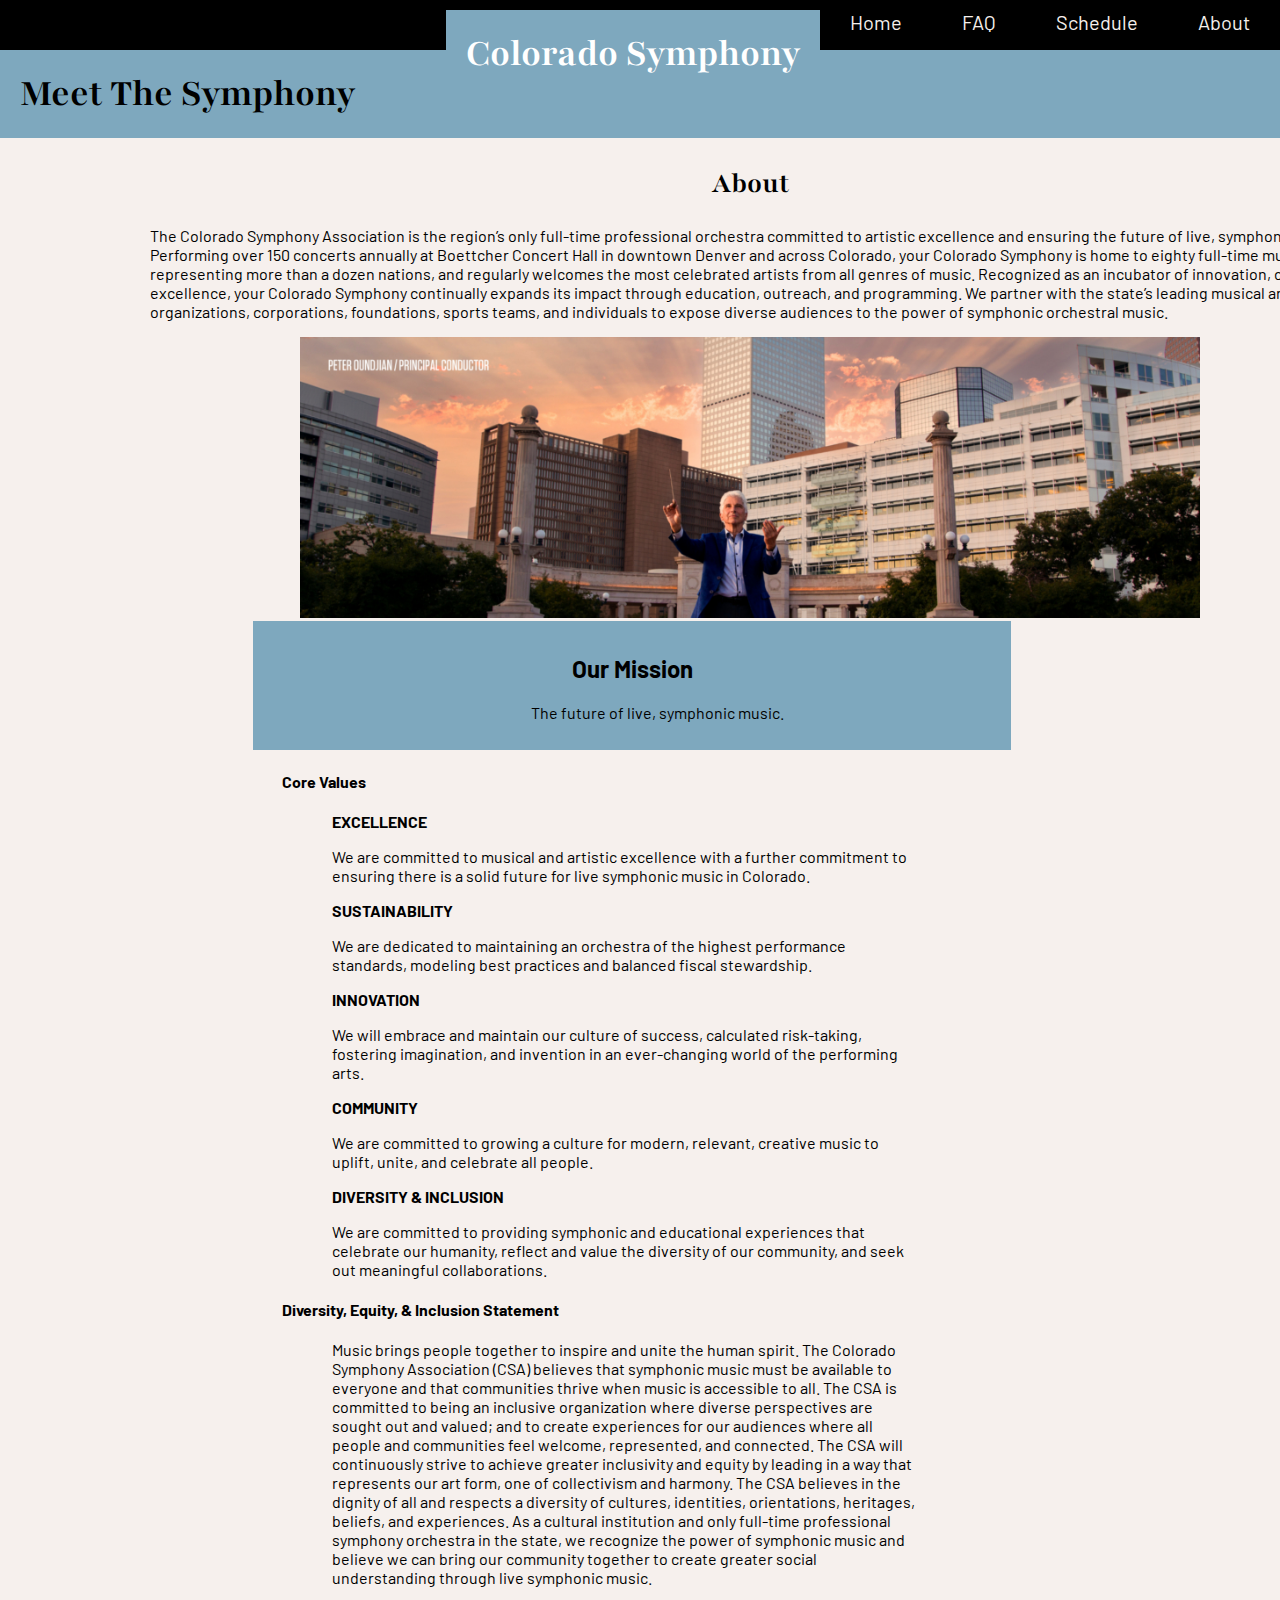
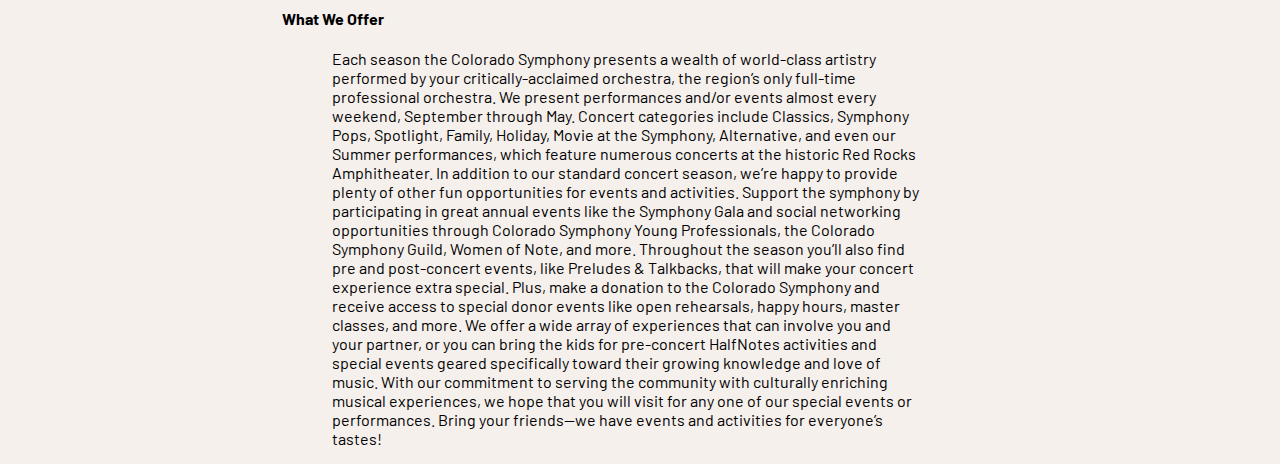
==== about.html @ 84c7c939 "Merge branch 'main' into Amelia" ====
<!DOCTYPE html>
<html lang="en">
<head>
    <link rel="preconnect" href="https://fonts.googleapis.com">
    <link rel="preconnect" href="https://fonts.gstatic.com" crossorigin>
    <link href="https://fonts.googleapis.com/css2?family=Barlow:ital,wght@0,100;0,200;0,300;0,400;0,500;0,600;0,700;0,800;0,900;1,100;1,200;1,300;1,400;1,500;1,600;1,700;1,800;1,900&family=Playfair:ital,opsz,wght@0,5..1200,300..900;1,5..1200,300..900&display=swap" rel="stylesheet">
    <link rel="preconnect" href="https://fonts.googleapis.com">
    <link rel="preconnect" href="https://fonts.gstatic.com" crossorigin>
    <link href="https://fonts.googleapis.com/css2?family=Playfair:ital,opsz,wght@0,5..1200,300..900;1,5..1200,300..900&display=swap" rel="stylesheet">
    <meta charset="UTF-8">
    <meta name="viewport" content="width=device-width, initial-scale=1.0">
    <title>About Page</title>
    <link href="about.css" rel="stylesheet" type="text/css">
</head>
<body>
    <nav id ="Header">
        <ul>
            <li class="logo">
                <h1 style="font-family: playfair; color: white;">Colorado Symphony</h1>
            </li>
            <li>
                <a href="index.html">Home</a>
            </li>

            <li>
                <a href="FAQ.html">FAQ</a>
            </li>

            <li>
                <a href="schedule.html">Schedule</a>
            </li>

            <li>
                <a href="about.html">About</a>
            </li>
        </ul>
    </nav>
    <h1>Meet The Symphony</h1>

    <div class="about">
        <h2>About</h2>
        
        <p>The Colorado Symphony Association is the region’s only full-time professional orchestra committed to artistic excellence and ensuring the future of live, symphonic music. Performing over 150 concerts annually at Boettcher Concert Hall in downtown Denver and across Colorado, your Colorado Symphony is home to eighty full-time musicians, representing more than a dozen nations, and regularly welcomes the most celebrated artists from all genres of music. Recognized as an incubator of innovation, creativity, and excellence, your Colorado Symphony continually expands its impact through education, outreach, and programming. We partner with the state’s leading musical artists, cultural organizations, corporations, foundations, sports teams, and individuals to expose diverse audiences to the power of symphonic orchestral music.</p>
        <img src="\img\civic-center.jpg" >
    </div>


    
    <div class="mission">
        <h2>Our Mission</h2>
        <p>The future of live, symphonic music.</p>
    </div>
    <article>
        <h4>Core Values</h4>
        <p><strong>EXCELLENCE</strong></p>
        <p>We are committed to musical and artistic excellence with a further commitment to ensuring there is a solid future for live symphonic music in Colorado.</p>
            
        <p><strong>SUSTAINABILITY</strong></p>
        <p>We are dedicated to maintaining an orchestra of the highest performance standards, modeling best practices and balanced fiscal stewardship.</p>
            
        <p><strong>INNOVATION</strong></p>
        <p>We will embrace and maintain our culture of success, calculated risk-taking, fostering imagination, and invention in an ever-changing world of the performing arts.</p>
            
        <p><strong>COMMUNITY</strong></p>
        <p>We are committed to growing a culture for modern, relevant, creative music to uplift, unite, and celebrate all people.</p>
            
        <p><strong>DIVERSITY & INCLUSION</strong></p>
        <p>We are committed to providing symphonic and educational experiences that celebrate our humanity, reflect and value the diversity of our community, and seek out meaningful collaborations.</p>
            
        <h4>Diversity, Equity, & Inclusion Statement</h4>
        <p>Music brings people together to inspire and unite the human spirit. The Colorado Symphony Association (CSA) believes that symphonic music must be available to everyone and that communities thrive when music is accessible to all.
            
            The CSA is committed to being an inclusive organization where diverse perspectives are sought out and valued; and to create experiences for our audiences where all people and communities feel welcome, represented, and connected. The CSA will continuously strive to achieve greater inclusivity and equity by leading in a way that represents our art form, one of collectivism and harmony.
            
            The CSA believes in the dignity of all and respects a diversity of cultures, identities, orientations, heritages, beliefs, and experiences. As a cultural institution and only full-time professional symphony orchestra in the state, we recognize the power of symphonic music and believe we can bring our community together to create greater social understanding through live symphonic music.</p>
            
            
        <h4>What We Offer</h4>
        <p>Each season the Colorado Symphony presents a wealth of world-class artistry performed by your critically-acclaimed orchestra, the region’s only full-time professional orchestra. We present performances and/or events almost every weekend, September through May. Concert categories include Classics, Symphony Pops, Spotlight,  Family, Holiday,  Movie at the Symphony, Alternative, and even our Summer performances, which feature numerous concerts at the historic Red Rocks Amphitheater.
            
        In addition to our standard concert season, we’re happy to provide plenty of other fun opportunities for events and activities. Support the symphony by participating in great annual events like the Symphony Gala and social networking opportunities through Colorado Symphony Young Professionals, the Colorado Symphony Guild, Women of Note, and more. Throughout the season you’ll also find pre and post-concert events, like Preludes & Talkbacks, that will make your concert experience extra special. Plus, make a donation to the Colorado Symphony and receive access to special donor events like open rehearsals, happy hours, master classes, and more.
            
        We offer a wide array of experiences that can involve you and your partner, or you can bring the kids for pre-concert HalfNotes activities and special events geared specifically toward their growing knowledge and love of music. With our commitment to serving the community with culturally enriching musical experiences, we hope that you will visit for any one of our special events or performances. Bring your friends—we have events and activities for everyone’s tastes!</p>
    </article>
</body>
</html>
---- about.css ----
body {
    background-color: #F6F0ED;
    margin: 0;
    font-family: barlow;
  }

  h1 {
  font-size: 40px;
  font-family: playfair;
  background-color: #7EA8BE;
  padding: 20px;
  margin-top: 0px;
  }
  
  
  .about {
    width: 1300px;
    margin-left: 100px;
  }

  .about img {
    width: 900px;
    padding-left: 200px;
  }

  article {
    margin-left: 22%;
    max-width: 50%;
  }

  .mission {
    text-align: center;
    margin-left: 19.8%;
    background-color: #7EA8BE;
    padding: 1%;
    max-width: 57.2%;
  }

  .about h2 {
    text-align: center;
    font-family: playfair;
    font-size: 30px;
  }

  h3 {
    margin-left: 20px;
  }
  p{
    margin-left: 50px;
  }

  content h2 {
    text-align: center;
    margin-left: 150px;
  }

  ul {
    list-style-type: none;
    background-color: black;
    display: flex;
    margin: 0;
    padding: 10px 0;
    height: 30px;
    /* justify-content:space-around; */
    justify-content: flex-end;
  
  }
  
  li a{
  text-decoration: none;
  color: #F6F0ED;
  padding: 16px 30px;
  font-size: 20px;
  /* transition: color 0.4s, font-size 1s; */
  
  }
  
  li a:hover{
  background-color: #7EA8BE;
  color:#F6F0ED; 
  
  }
  
  li a:active{
  background-color: #C2948A;
  color:black; 
  }
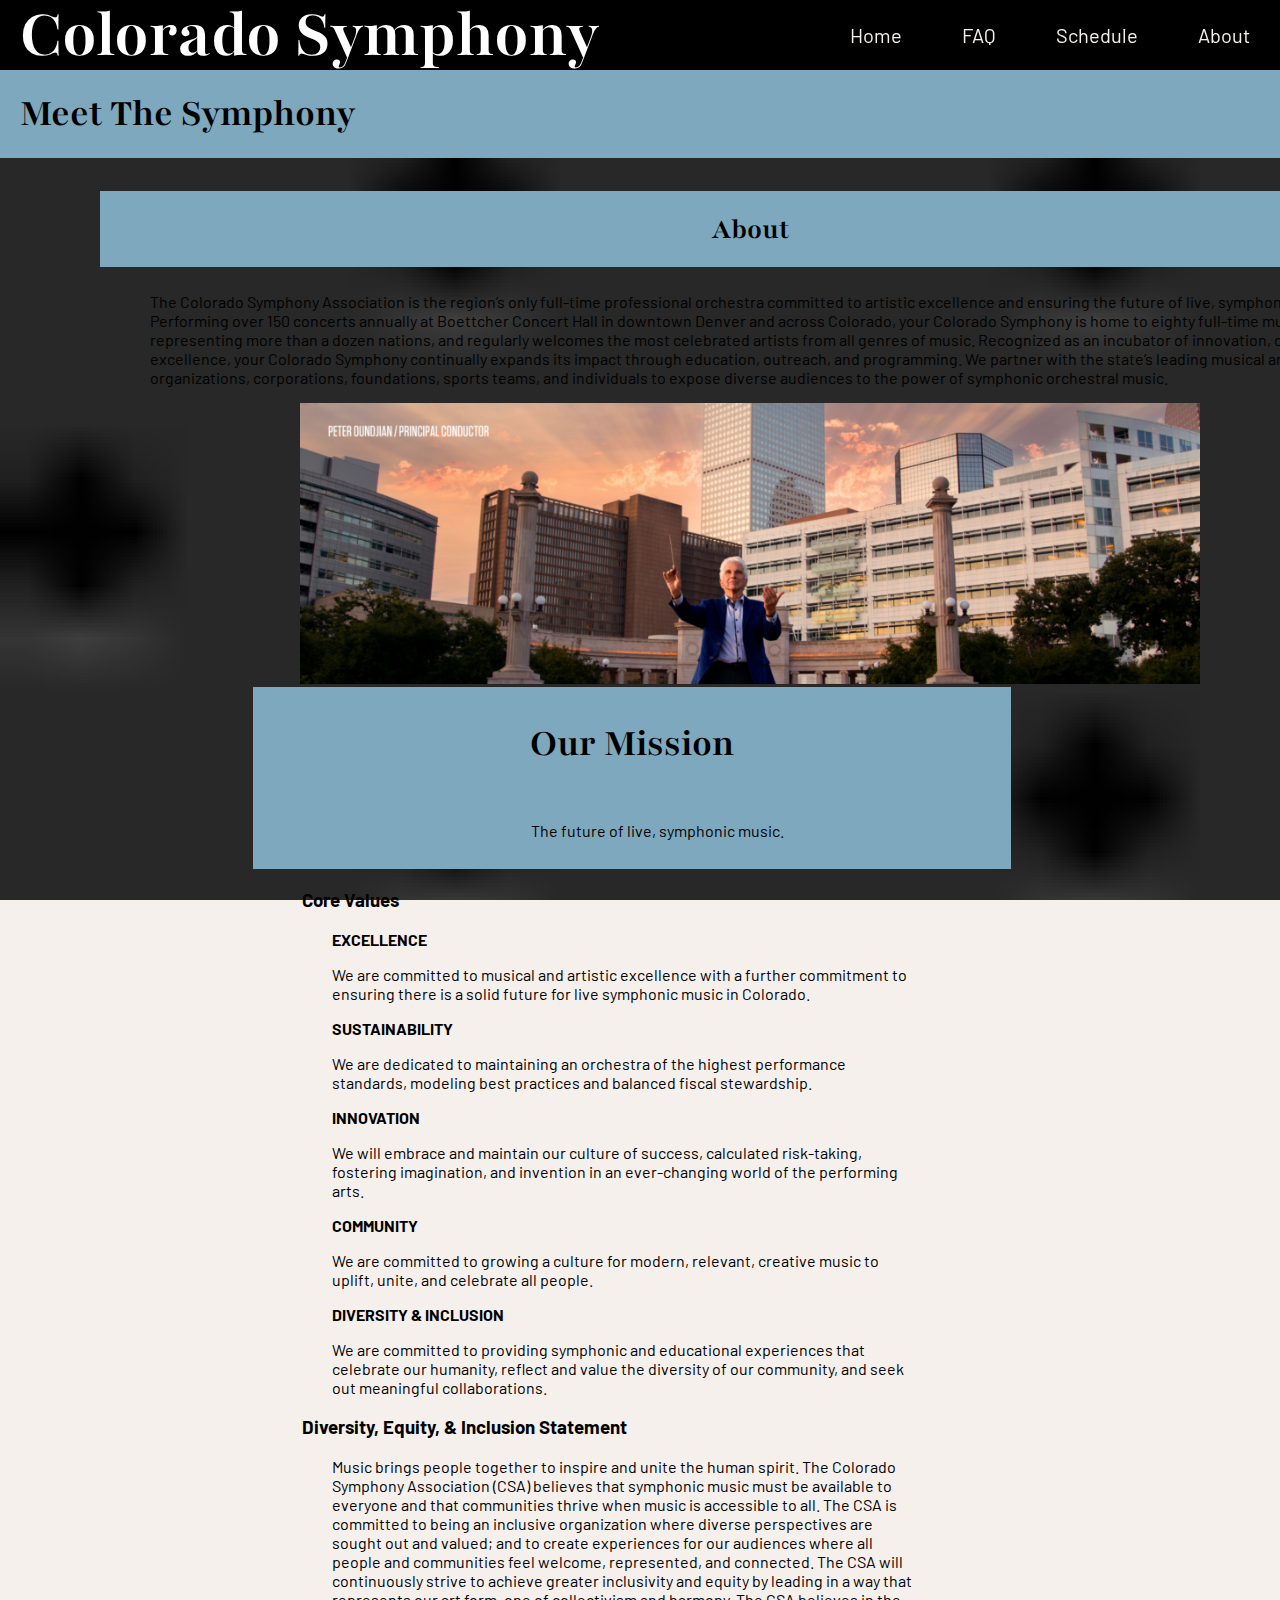
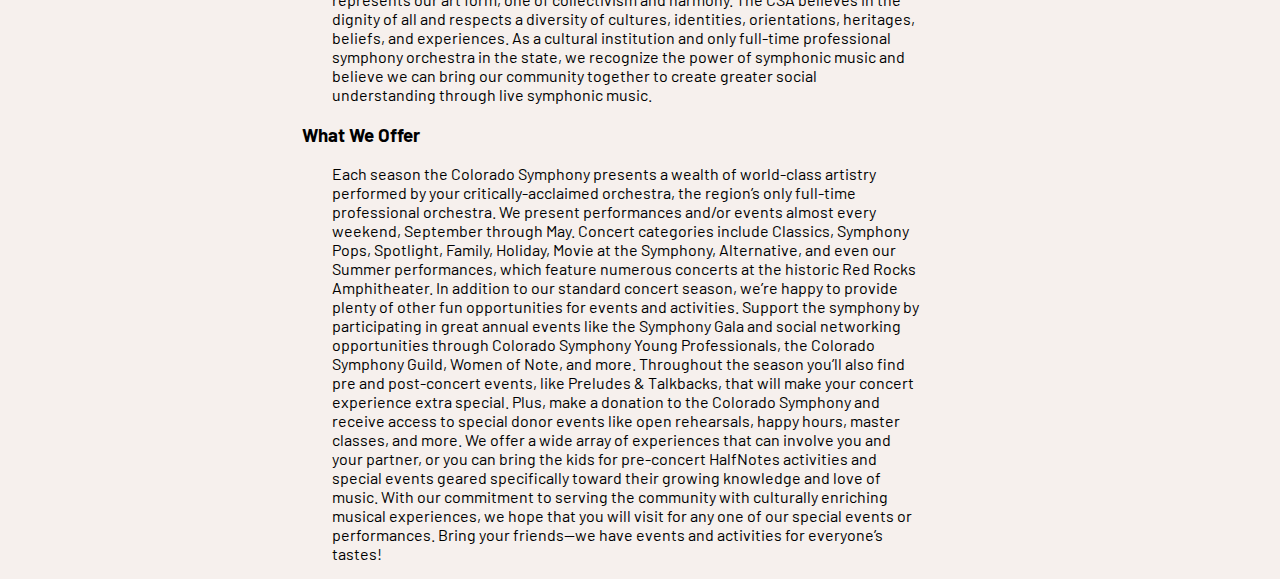
==== commit f294f707: "fixing nav bar and logo on about" ====
--- a/about.html
+++ b/about.html
@@ -7,6 +7,7 @@
     <link rel="preconnect" href="https://fonts.googleapis.com">
     <link rel="preconnect" href="https://fonts.gstatic.com" crossorigin>
     <link href="https://fonts.googleapis.com/css2?family=Playfair:ital,opsz,wght@0,5..1200,300..900;1,5..1200,300..900&display=swap" rel="stylesheet">
+
     <meta charset="UTF-8">
     <meta name="viewport" content="width=device-width, initial-scale=1.0">
     <title>About Page</title>
@@ -35,7 +36,7 @@
             </li>
         </ul>
     </nav>
-    <h1>Meet The Symphony</h1>
+    <h2>Meet The Symphony</h2>
 
     <div class="about">
         <h2>About</h2>
@@ -51,7 +52,7 @@
         <p>The future of live, symphonic music.</p>
     </div>
     <article>
-        <h4>Core Values</h4>
+        <h3>Core Values</h3>
         <p><strong>EXCELLENCE</strong></p>
         <p>We are committed to musical and artistic excellence with a further commitment to ensuring there is a solid future for live symphonic music in Colorado.</p>
             
@@ -67,7 +68,7 @@
         <p><strong>DIVERSITY & INCLUSION</strong></p>
         <p>We are committed to providing symphonic and educational experiences that celebrate our humanity, reflect and value the diversity of our community, and seek out meaningful collaborations.</p>
             
-        <h4>Diversity, Equity, & Inclusion Statement</h4>
+        <h3>Diversity, Equity, & Inclusion Statement</h3>
         <p>Music brings people together to inspire and unite the human spirit. The Colorado Symphony Association (CSA) believes that symphonic music must be available to everyone and that communities thrive when music is accessible to all.
             
             The CSA is committed to being an inclusive organization where diverse perspectives are sought out and valued; and to create experiences for our audiences where all people and communities feel welcome, represented, and connected. The CSA will continuously strive to achieve greater inclusivity and equity by leading in a way that represents our art form, one of collectivism and harmony.
@@ -75,7 +76,7 @@
             The CSA believes in the dignity of all and respects a diversity of cultures, identities, orientations, heritages, beliefs, and experiences. As a cultural institution and only full-time professional symphony orchestra in the state, we recognize the power of symphonic music and believe we can bring our community together to create greater social understanding through live symphonic music.</p>
             
             
-        <h4>What We Offer</h4>
+        <h3>What We Offer</h3>
         <p>Each season the Colorado Symphony presents a wealth of world-class artistry performed by your critically-acclaimed orchestra, the region’s only full-time professional orchestra. We present performances and/or events almost every weekend, September through May. Concert categories include Classics, Symphony Pops, Spotlight,  Family, Holiday,  Movie at the Symphony, Alternative, and even our Summer performances, which feature numerous concerts at the historic Red Rocks Amphitheater.
             
         In addition to our standard concert season, we’re happy to provide plenty of other fun opportunities for events and activities. Support the symphony by participating in great annual events like the Symphony Gala and social networking opportunities through Colorado Symphony Young Professionals, the Colorado Symphony Guild, Women of Note, and more. Throughout the season you’ll also find pre and post-concert events, like Preludes & Talkbacks, that will make your concert experience extra special. Plus, make a donation to the Colorado Symphony and receive access to special donor events like open rehearsals, happy hours, master classes, and more.
--- a/about.css
+++ b/about.css
@@ -2,9 +2,20 @@
     background-color: #F6F0ED;
     margin: 0;
     font-family: barlow;
+    background-image: url('img/Background.png'); 
+    background-repeat: repeat; /* Allows the texture to repeat if it's smaller than the viewport */
+    background-size: cover; /* Ensure the image covers the whole viewport */
+    background-position: center; /* Center the image */
+    background-attachment: fixed; /* Optional: Fixes the background while scrolling */
   }
 
-  h1 {
+  #Header {
+    position: sticky;
+    top: 0; /* Sticks to the top of the screen */
+    z-index: 1000; /* Keeps it above other elements */
+  }
+
+  h2 {
   font-size: 40px;
   font-family: playfair;
   background-color: #7EA8BE;
@@ -54,34 +65,52 @@
     margin-left: 150px;
   }
 
-  ul {
+  #Header {
+    position: sticky;
+    top: 0; /* Sticks to the top of the screen */
+    z-index: 1000; /* Keeps it above other elements */
+  }
+  
+  #Header ul {
     list-style-type: none;
     background-color: black;
     display: flex;
+    align-items: center; /* Aligns items vertically */
     margin: 0;
     padding: 10px 0;
-    height: 30px;
-    /* justify-content:space-around; */
-    justify-content: flex-end;
+    height: 50px; /* Increased height for better visual balance */
+  }
+  
+  #Header li a{
+    text-decoration: none;
+    color: #F6F0ED;
+    padding: 16px 30px;
+    font-size: 20px;
+    /* transition: color 0.4s, font-size 1s; */
   
   }
   
-  li a{
-  text-decoration: none;
-  color: #F6F0ED;
-  padding: 16px 30px;
-  font-size: 20px;
-  /* transition: color 0.4s, font-size 1s; */
-  
+  #Header li a:hover{
+    background-color: #7EA8BE;
+    color:#F6F0ED; 
+    
   }
   
-  li a:hover{
-  background-color: #7EA8BE;
-  color:#F6F0ED; 
-  
+  #Header li a:active{
+    background-color: #C2948A;
+    color:black; 
   }
   
-  li a:active{
-  background-color: #C2948A;
-  color:black; 
-  }+  #Header .logo {
+    margin-right: auto;
+    padding-left: 20px; 
+    font-size: 35px;
+  }
+  
+  footer {
+    padding: 40px 30px;
+    background-color: black;
+    color: #F6F0ED;
+  }
+  
+  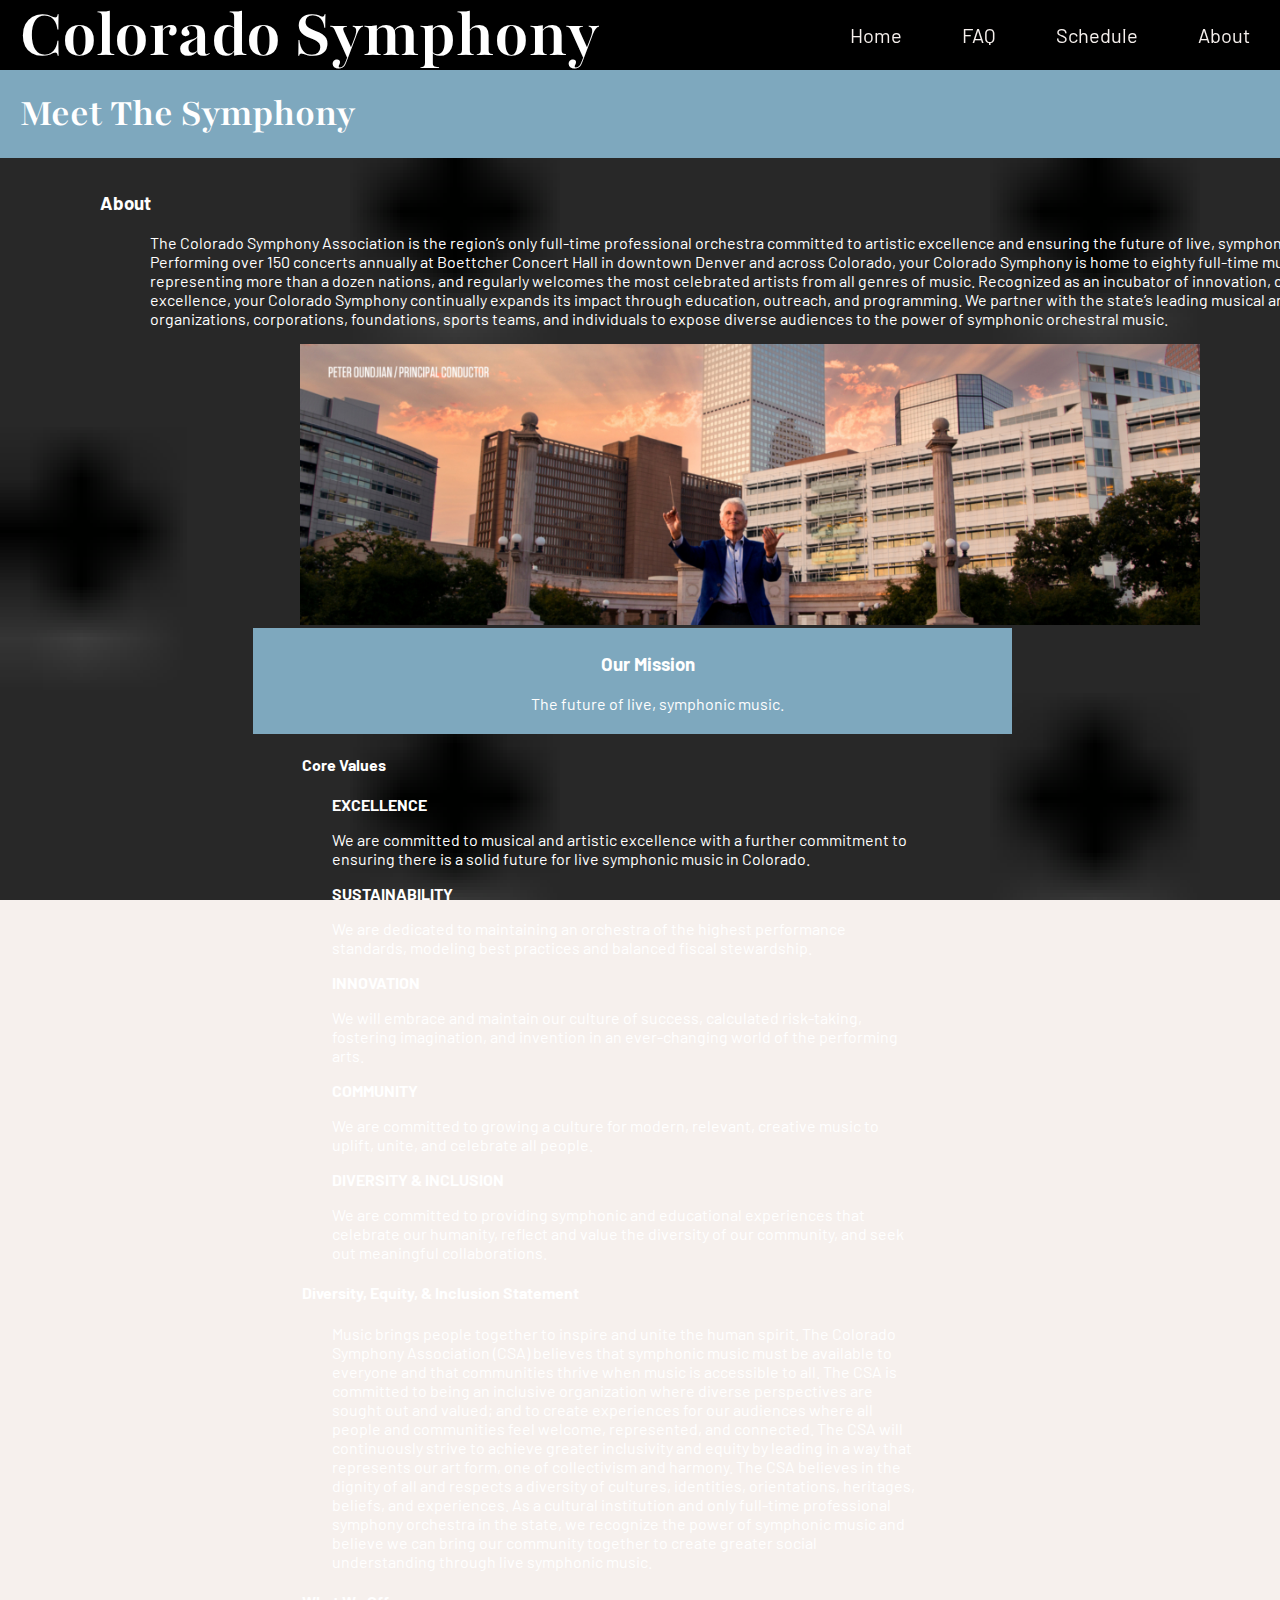
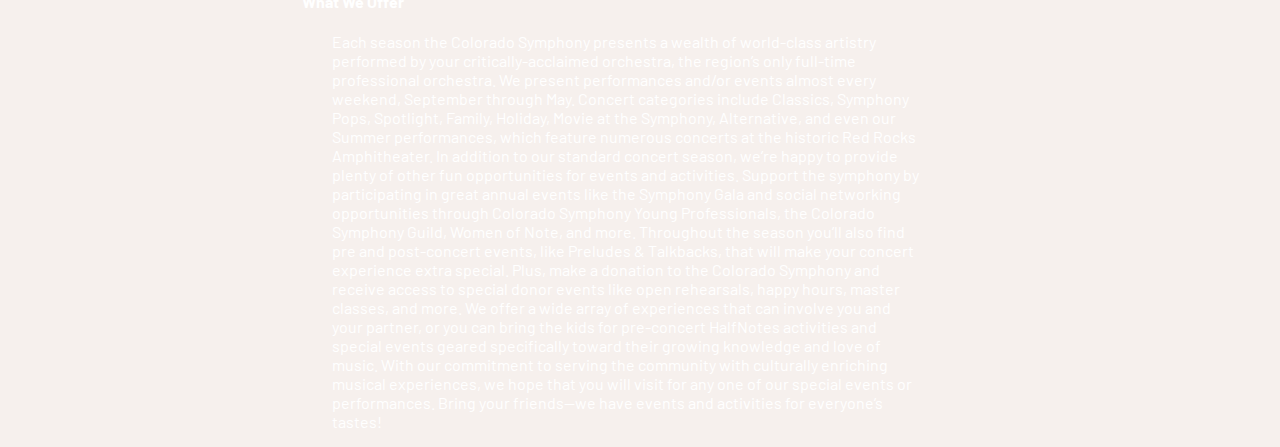
==== commit c89f5800: "fixing headings" ====
--- a/about.html
+++ b/about.html
@@ -39,20 +39,20 @@
     <h2>Meet The Symphony</h2>
 
     <div class="about">
-        <h2>About</h2>
+        <h3>About</h3>
         
         <p>The Colorado Symphony Association is the region’s only full-time professional orchestra committed to artistic excellence and ensuring the future of live, symphonic music. Performing over 150 concerts annually at Boettcher Concert Hall in downtown Denver and across Colorado, your Colorado Symphony is home to eighty full-time musicians, representing more than a dozen nations, and regularly welcomes the most celebrated artists from all genres of music. Recognized as an incubator of innovation, creativity, and excellence, your Colorado Symphony continually expands its impact through education, outreach, and programming. We partner with the state’s leading musical artists, cultural organizations, corporations, foundations, sports teams, and individuals to expose diverse audiences to the power of symphonic orchestral music.</p>
-        <img src="\img\civic-center.jpg" >
+        <img src="\img\civic-center.jpg" alt="Principal conductor Peter Oundjian conducting in front of the Denver Civic Center">
     </div>
 
 
     
     <div class="mission">
-        <h2>Our Mission</h2>
+        <h3>Our Mission</h3>
         <p>The future of live, symphonic music.</p>
     </div>
     <article>
-        <h3>Core Values</h3>
+        <h4>Core Values</h4>
         <p><strong>EXCELLENCE</strong></p>
         <p>We are committed to musical and artistic excellence with a further commitment to ensuring there is a solid future for live symphonic music in Colorado.</p>
             
@@ -68,7 +68,7 @@
         <p><strong>DIVERSITY & INCLUSION</strong></p>
         <p>We are committed to providing symphonic and educational experiences that celebrate our humanity, reflect and value the diversity of our community, and seek out meaningful collaborations.</p>
             
-        <h3>Diversity, Equity, & Inclusion Statement</h3>
+        <h4>Diversity, Equity, & Inclusion Statement</h4>
         <p>Music brings people together to inspire and unite the human spirit. The Colorado Symphony Association (CSA) believes that symphonic music must be available to everyone and that communities thrive when music is accessible to all.
             
             The CSA is committed to being an inclusive organization where diverse perspectives are sought out and valued; and to create experiences for our audiences where all people and communities feel welcome, represented, and connected. The CSA will continuously strive to achieve greater inclusivity and equity by leading in a way that represents our art form, one of collectivism and harmony.
@@ -76,7 +76,7 @@
             The CSA believes in the dignity of all and respects a diversity of cultures, identities, orientations, heritages, beliefs, and experiences. As a cultural institution and only full-time professional symphony orchestra in the state, we recognize the power of symphonic music and believe we can bring our community together to create greater social understanding through live symphonic music.</p>
             
             
-        <h3>What We Offer</h3>
+        <h4>What We Offer</h4>
         <p>Each season the Colorado Symphony presents a wealth of world-class artistry performed by your critically-acclaimed orchestra, the region’s only full-time professional orchestra. We present performances and/or events almost every weekend, September through May. Concert categories include Classics, Symphony Pops, Spotlight,  Family, Holiday,  Movie at the Symphony, Alternative, and even our Summer performances, which feature numerous concerts at the historic Red Rocks Amphitheater.
             
         In addition to our standard concert season, we’re happy to provide plenty of other fun opportunities for events and activities. Support the symphony by participating in great annual events like the Symphony Gala and social networking opportunities through Colorado Symphony Young Professionals, the Colorado Symphony Guild, Women of Note, and more. Throughout the season you’ll also find pre and post-concert events, like Preludes & Talkbacks, that will make your concert experience extra special. Plus, make a donation to the Colorado Symphony and receive access to special donor events like open rehearsals, happy hours, master classes, and more.
--- a/about.css
+++ b/about.css
@@ -7,13 +7,9 @@
     background-size: cover; /* Ensure the image covers the whole viewport */
     background-position: center; /* Center the image */
     background-attachment: fixed; /* Optional: Fixes the background while scrolling */
+    color: white;
   }
 
-  #Header {
-    position: sticky;
-    top: 0; /* Sticks to the top of the screen */
-    z-index: 1000; /* Keeps it above other elements */
-  }
 
   h2 {
   font-size: 40px;
@@ -43,8 +39,11 @@
     text-align: center;
     margin-left: 19.8%;
     background-color: #7EA8BE;
-    padding: 1%;
-    max-width: 57.2%;
+    padding: 5px;
+    max-width: 58.5%;
+  }
+  .mission h3 {
+    margin-left: 30px;
   }
 
   .about h2 {
@@ -53,7 +52,7 @@
     font-size: 30px;
   }
 
-  h3 {
+  h4 {
     margin-left: 20px;
   }
   p{
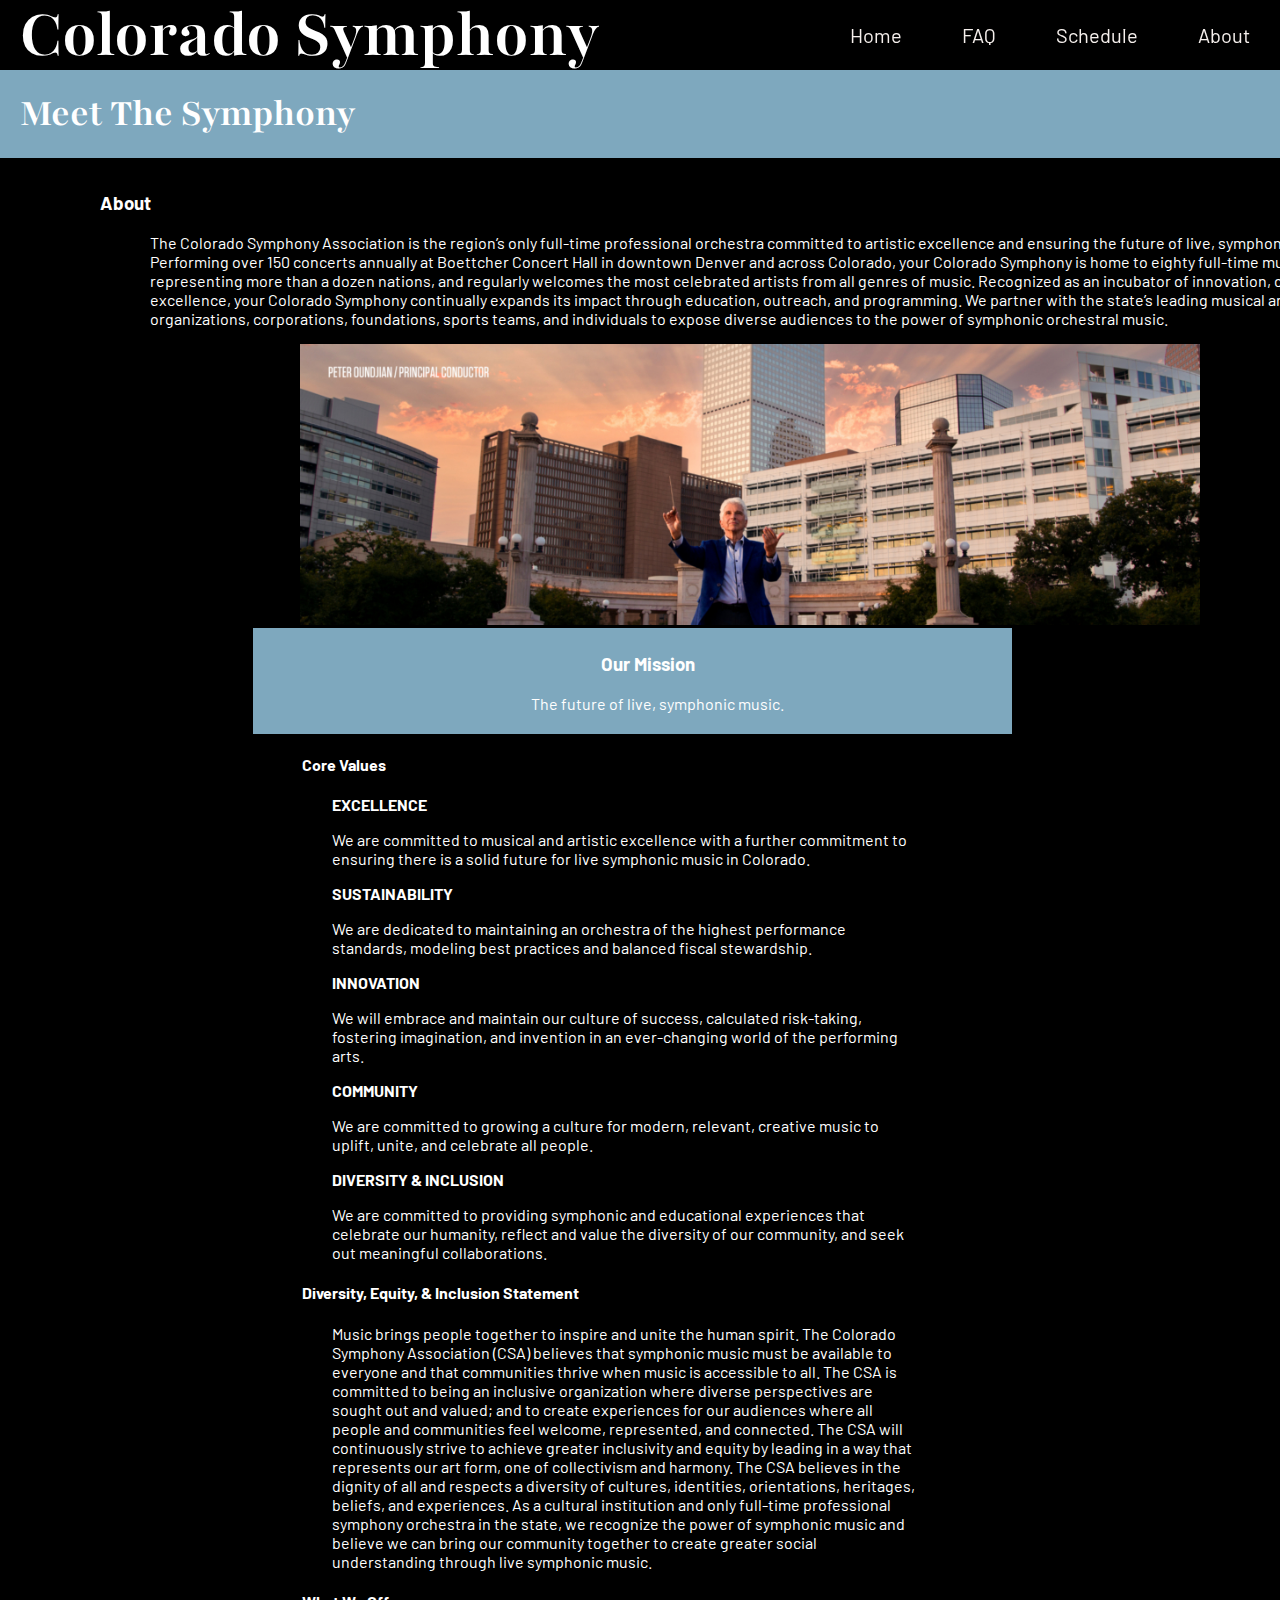
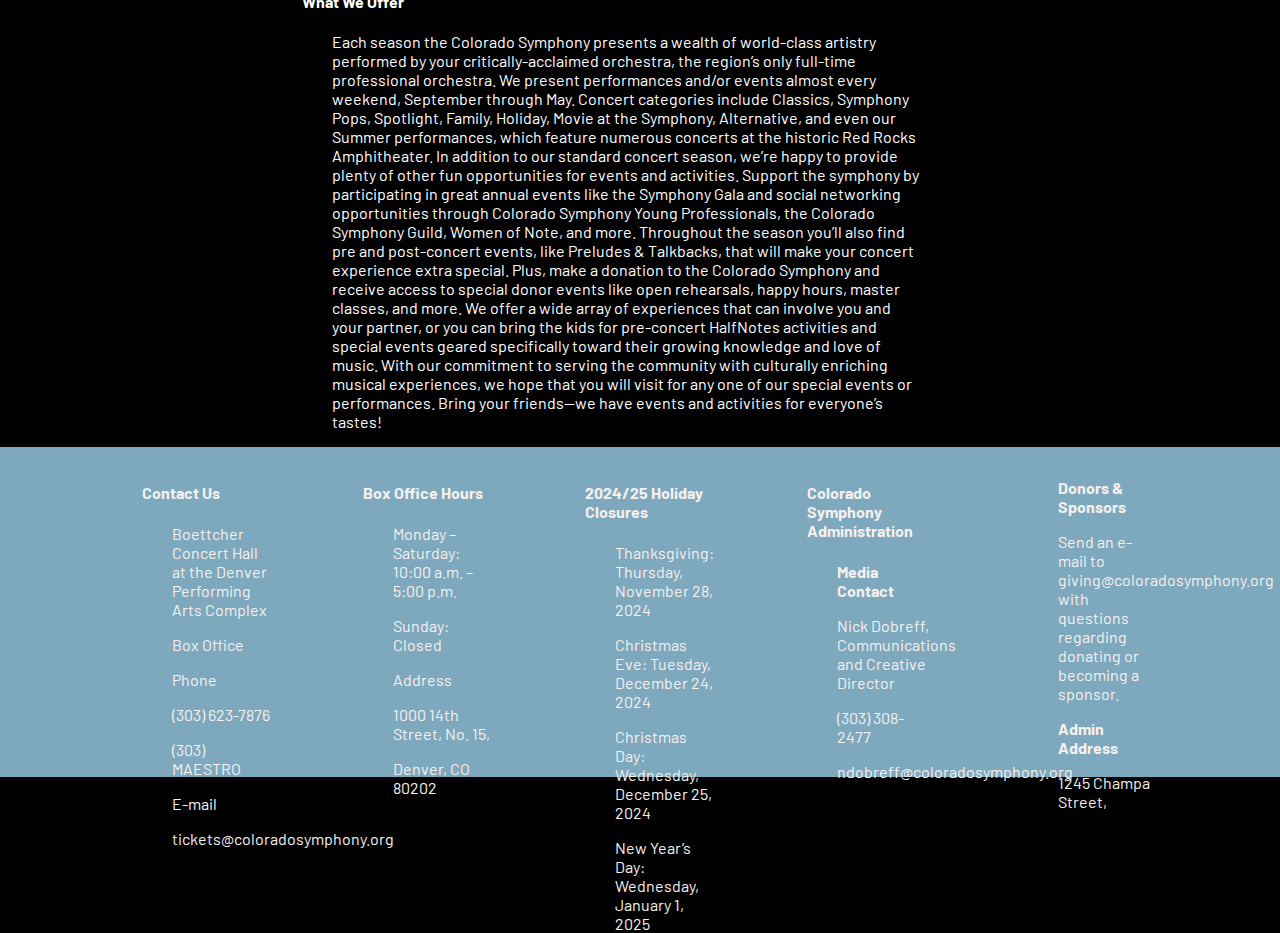
==== commit 787b48bc: "Added Footer to all pages" ====
--- a/about.html
+++ b/about.html
@@ -83,5 +83,62 @@
             
         We offer a wide array of experiences that can involve you and your partner, or you can bring the kids for pre-concert HalfNotes activities and special events geared specifically toward their growing knowledge and love of music. With our commitment to serving the community with culturally enriching musical experiences, we hope that you will visit for any one of our special events or performances. Bring your friends—we have events and activities for everyone’s tastes!</p>
     </article>
+
+    <footer>
+    
+        <div>
+            <h4>Contact Us</h4>
+    
+            <p>Boettcher Concert Hall at the Denver Performing Arts Complex</p>
+            <p>Box Office</p>
+        
+            <p>Phone</p>
+            <p>(303) 623-7876</p>
+        
+            <p>(303) MAESTRO</p>
+        
+            <p>E-mail</p>
+            <p>tickets@coloradosymphony.org</p>
+        </div>
+        
+        <div>
+            <h4>Box Office Hours</h4>
+            <p>Monday – Saturday: 10:00 a.m. – 5:00 p.m.</p>
+        
+            <p>Sunday: Closed</p>
+        
+            <p>Address</p>
+            <p>1000 14th Street, No. 15,</p>
+            <p>Denver, CO 80202</p>
+        </div>
+        
+        <div>
+            <h4>2024/25 Holiday Closures</h4>
+            <p>Thanksgiving: Thursday, November 28, 2024</p>
+        
+            <p>Christmas Eve: Tuesday, December 24, 2024</p>
+        
+            <p>Christmas Day: Wednesday, December 25, 2024</p>
+        
+            <p>New Year’s Day: Wednesday, January 1, 2025</p>
+        </div>
+    
+        <div>
+            <h4>Colorado Symphony Administration</h4>
+            <strong><p>Media Contact</p></strong>
+            <p>Nick Dobreff, Communications and Creative Director</p>
+            <p>(303) 308-2477</p>
+            <p>ndobreff@coloradosymphony.org</p>
+        </div>
+            
+        <div>
+            <strong><p>Donors & Sponsors</p></strong>
+            <p>Send an e-mail to giving@coloradosymphony.org with questions regarding donating or becoming a sponsor.</p>
+    
+            <strong><p>Admin Address</p></strong>
+            <p>1245 Champa Street,</p>
+        </div>
+    
+    </footer>
 </body>
 </html>--- a/about.css
+++ b/about.css
@@ -2,7 +2,8 @@
     background-color: #F6F0ED;
     margin: 0;
     font-family: barlow;
-    background-image: url('img/Background.png'); 
+    /* background-image: url('img/Background.png');  */
+    background-color: black;
     background-repeat: repeat; /* Allows the texture to repeat if it's smaller than the viewport */
     background-size: cover; /* Ensure the image covers the whole viewport */
     background-position: center; /* Center the image */
@@ -107,9 +108,23 @@
   }
   
   footer {
-    padding: 40px 30px;
-    background-color: black;
+    padding: 15px 50px;
+    background-color: #7EA8BE;
     color: #F6F0ED;
+    display: flex;
+    justify-content: space-evenly;
+  }
+  
+  footer > div {
+    width: 150px;
+    height: 300px
+  }
+  
+  @media(max-width: 500px){
+  
+    footer{
+      flex-direction:column;
+    }
   }
   
   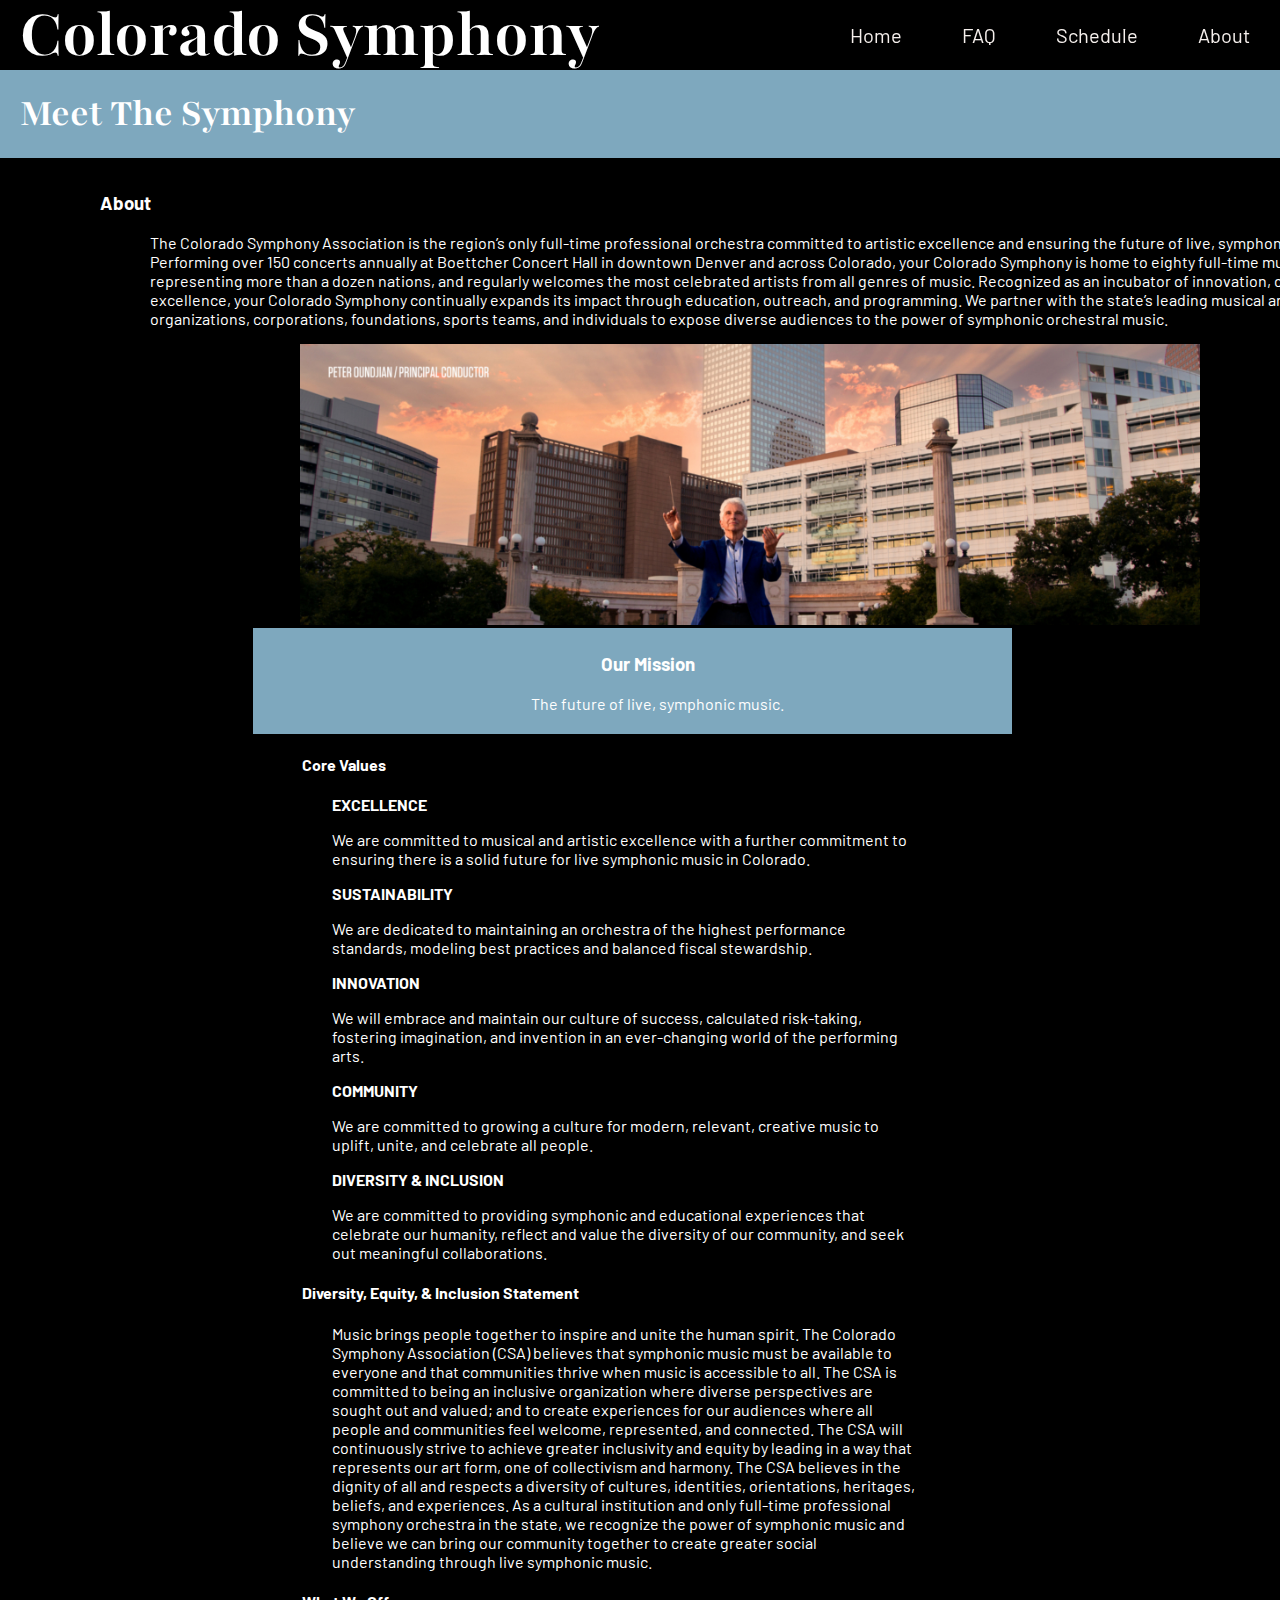
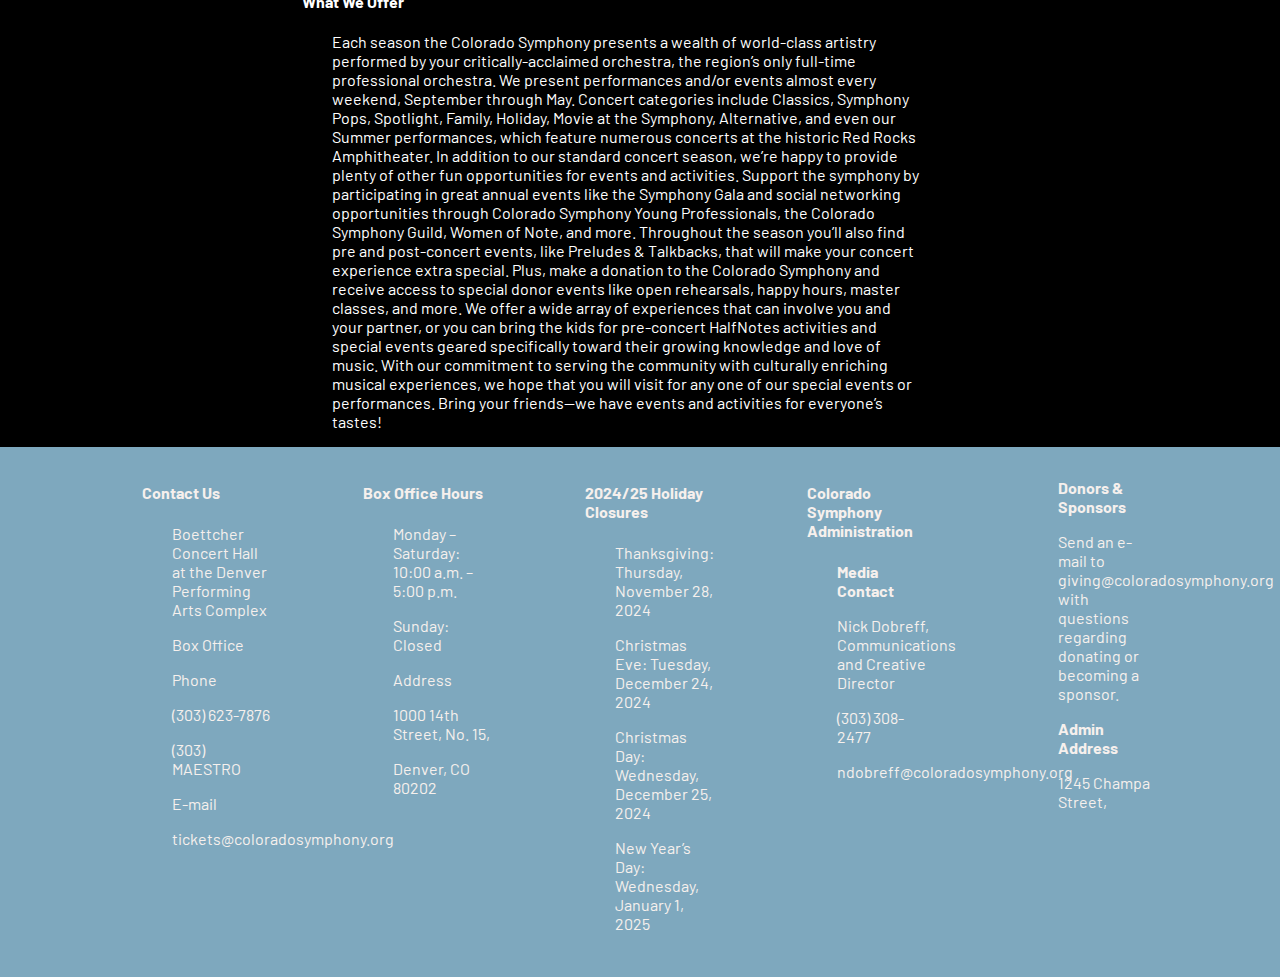
==== commit 9d03819c: "changed img slashes" ====
--- a/about.html
+++ b/about.html
@@ -42,7 +42,7 @@
         <h3>About</h3>
         
         <p>The Colorado Symphony Association is the region’s only full-time professional orchestra committed to artistic excellence and ensuring the future of live, symphonic music. Performing over 150 concerts annually at Boettcher Concert Hall in downtown Denver and across Colorado, your Colorado Symphony is home to eighty full-time musicians, representing more than a dozen nations, and regularly welcomes the most celebrated artists from all genres of music. Recognized as an incubator of innovation, creativity, and excellence, your Colorado Symphony continually expands its impact through education, outreach, and programming. We partner with the state’s leading musical artists, cultural organizations, corporations, foundations, sports teams, and individuals to expose diverse audiences to the power of symphonic orchestral music.</p>
-        <img src="\img\civic-center.jpg" alt="Principal conductor Peter Oundjian conducting in front of the Denver Civic Center">
+        <img src="img/civic-center.jpg" alt="Principal conductor Peter Oundjian conducting in front of the Denver Civic Center">
     </div>
 
 
--- a/about.css
+++ b/about.css
@@ -117,7 +117,7 @@
   
   footer > div {
     width: 150px;
-    height: 300px
+    height: 500px
   }
   
   @media(max-width: 500px){
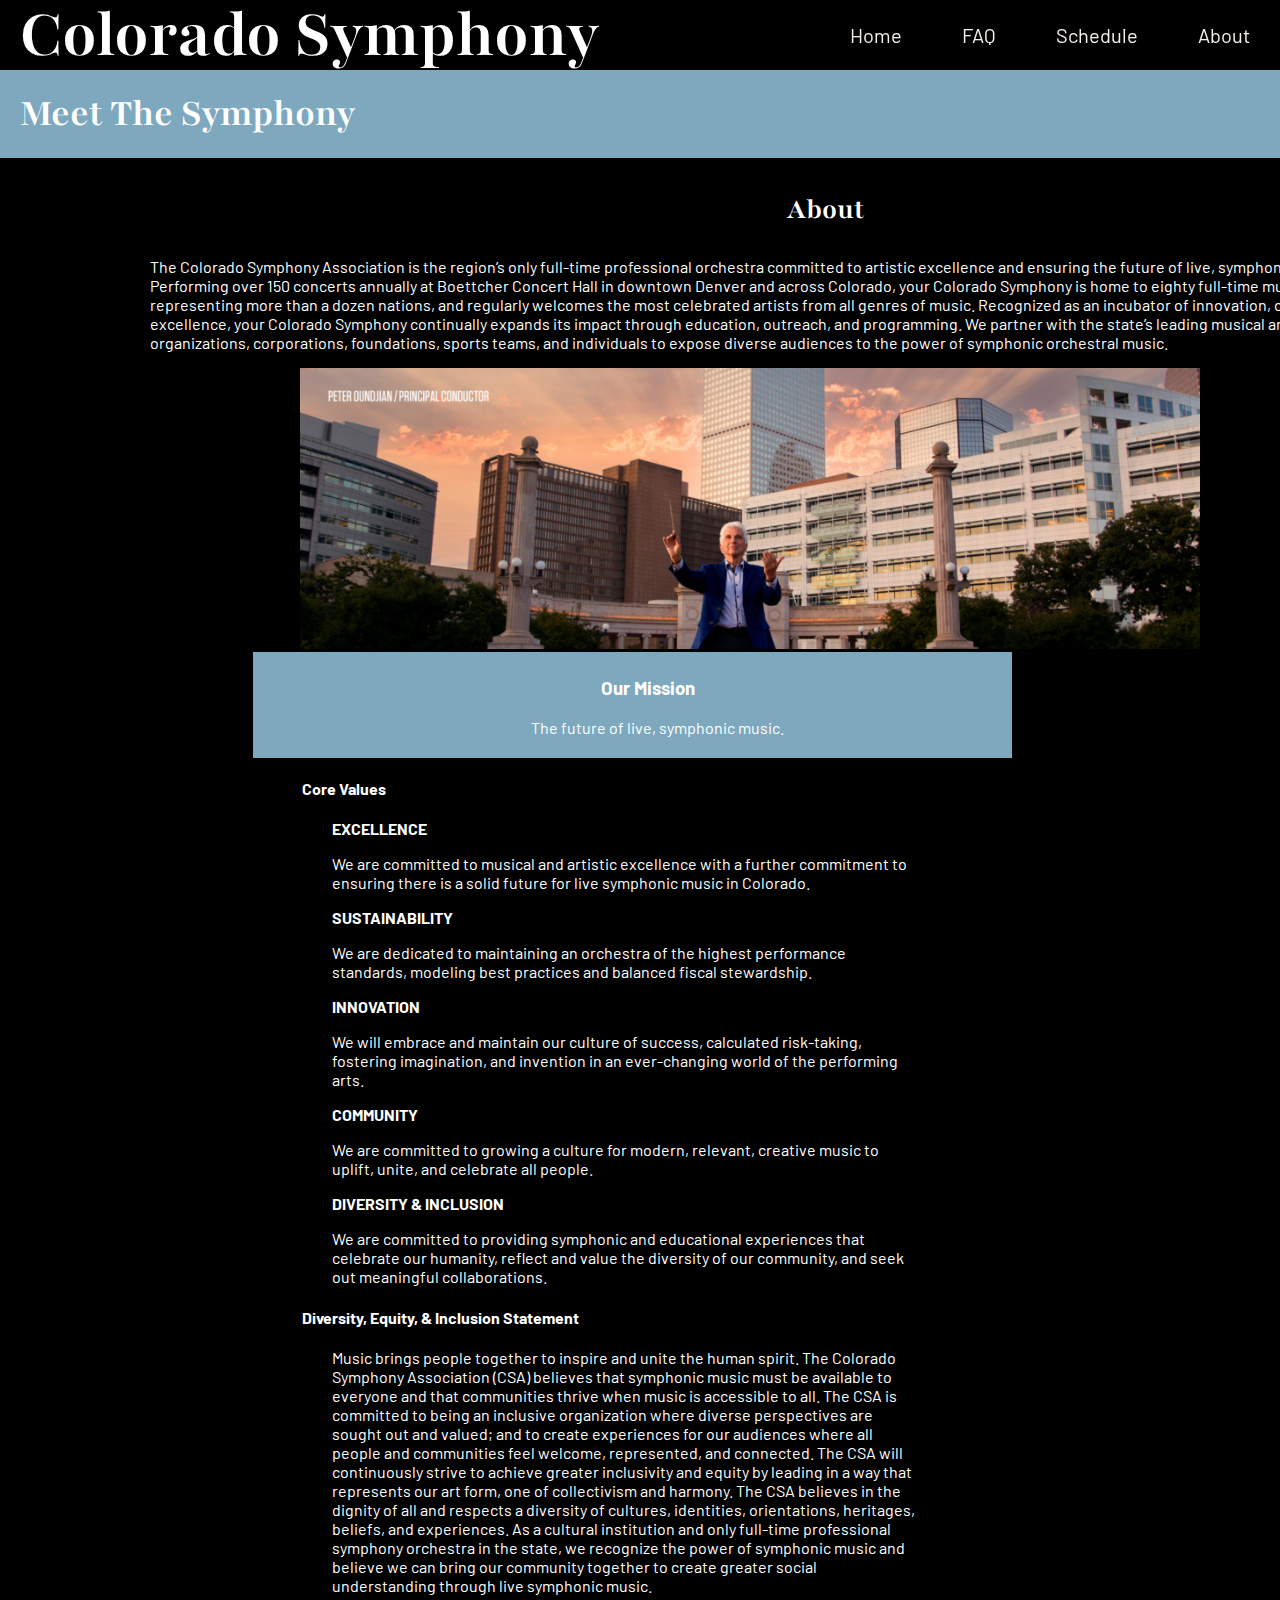
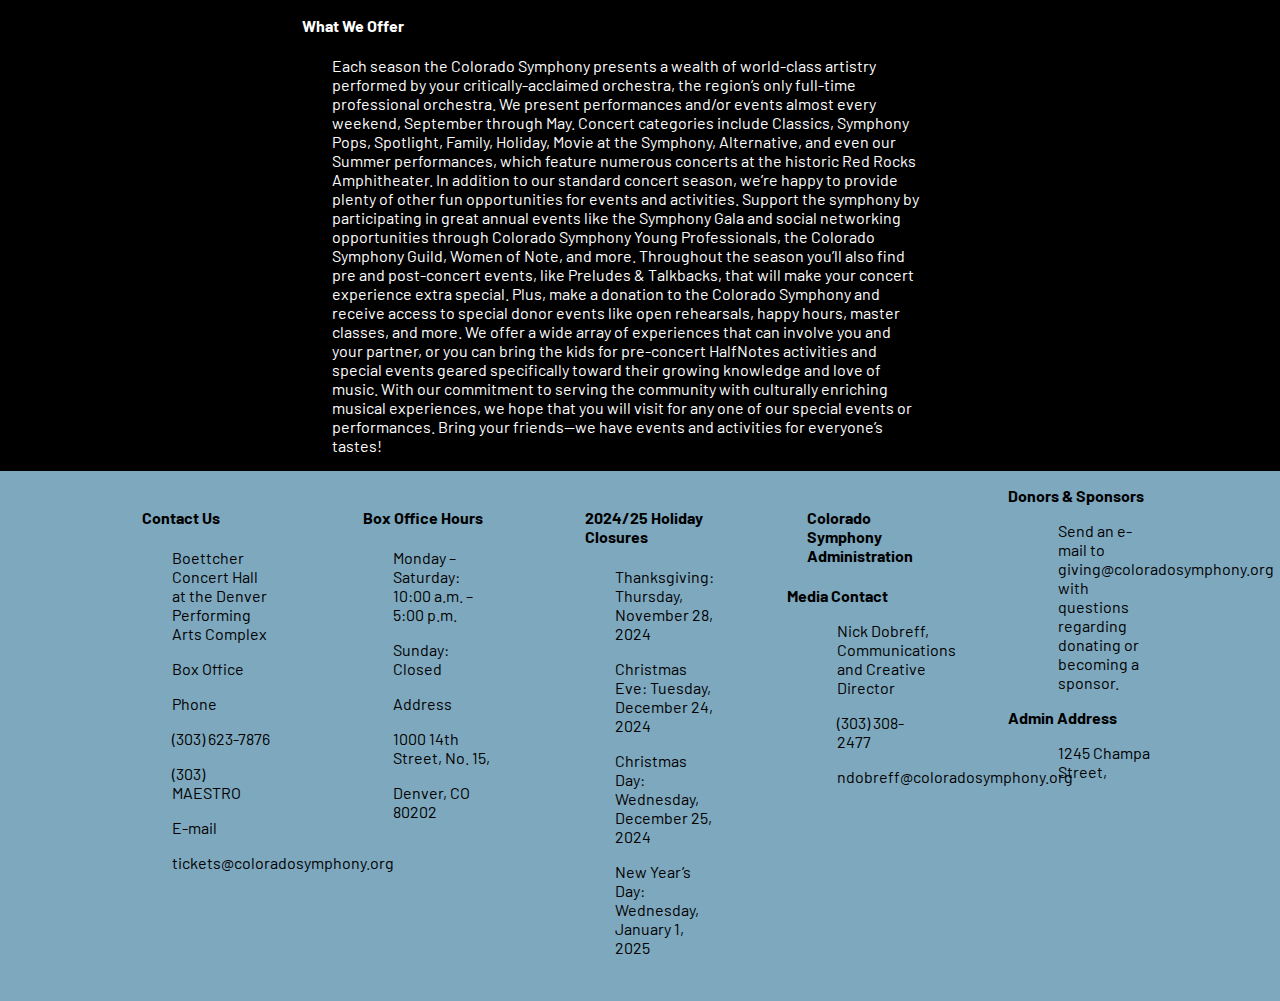
==== commit 8b7759b5: "fixed error in footer" ====
--- a/about.html
+++ b/about.html
@@ -125,17 +125,17 @@
     
         <div>
             <h4>Colorado Symphony Administration</h4>
-            <strong><p>Media Contact</p></strong>
+            <strong>Media Contact</strong>
             <p>Nick Dobreff, Communications and Creative Director</p>
             <p>(303) 308-2477</p>
             <p>ndobreff@coloradosymphony.org</p>
         </div>
             
         <div>
-            <strong><p>Donors & Sponsors</p></strong>
+            <strong>Donors & Sponsors</strong>
             <p>Send an e-mail to giving@coloradosymphony.org with questions regarding donating or becoming a sponsor.</p>
     
-            <strong><p>Admin Address</p></strong>
+            <strong>Admin Address</strong>
             <p>1245 Champa Street,</p>
         </div>
     
--- a/about.css
+++ b/about.css
@@ -47,10 +47,11 @@
     margin-left: 30px;
   }
 
-  .about h2 {
+  .about h3 {
     text-align: center;
     font-family: playfair;
     font-size: 30px;
+    margin-left: 150px;
   }
 
   h4 {
@@ -58,11 +59,6 @@
   }
   p{
     margin-left: 50px;
-  }
-
-  content h2 {
-    text-align: center;
-    margin-left: 150px;
   }
 
   #Header {
@@ -110,7 +106,7 @@
   footer {
     padding: 15px 50px;
     background-color: #7EA8BE;
-    color: #F6F0ED;
+    color: black;
     display: flex;
     justify-content: space-evenly;
   }
@@ -125,6 +121,14 @@
     footer{
       flex-direction:column;
     }
+    #Header li a{
+      text-decoration: none;
+      color: #F6F0ED;
+      padding: 16px 10px;
+      font-size: 10px;
+      /* transition: color 0.4s, font-size 1s; */
+    
+    }
   }
   
   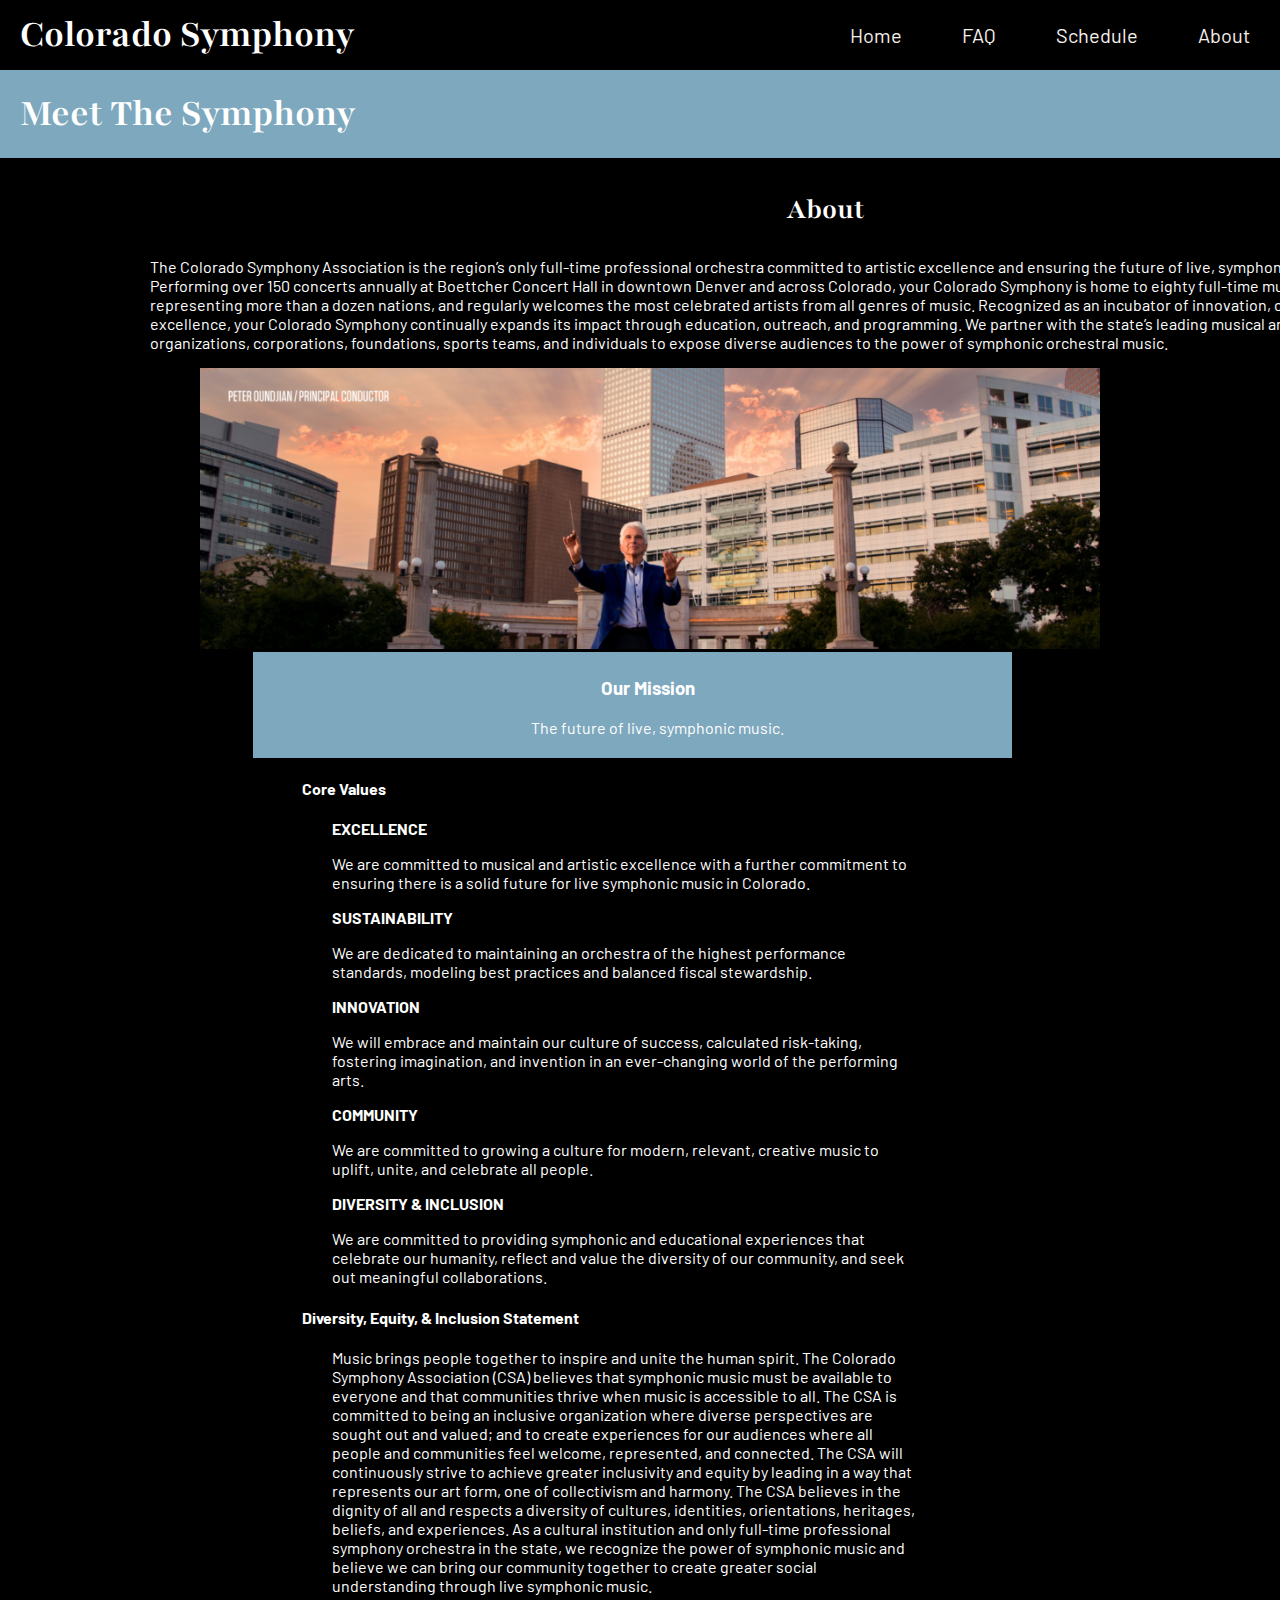
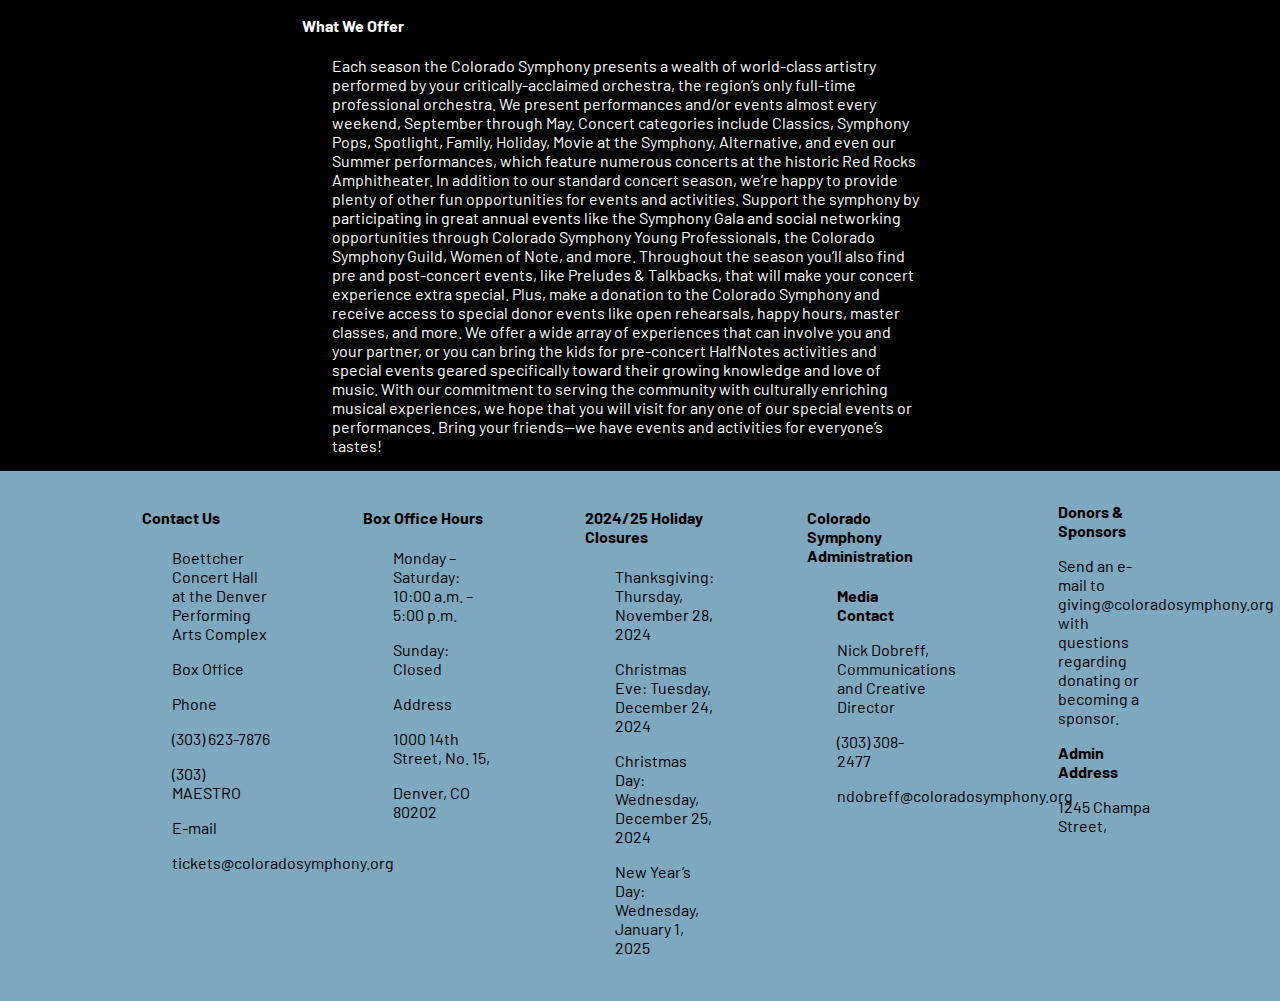
==== commit 0a7600ad: "making about page responsive" ====
--- a/about.html
+++ b/about.html
@@ -42,8 +42,8 @@
         <h3>About</h3>
         
         <p>The Colorado Symphony Association is the region’s only full-time professional orchestra committed to artistic excellence and ensuring the future of live, symphonic music. Performing over 150 concerts annually at Boettcher Concert Hall in downtown Denver and across Colorado, your Colorado Symphony is home to eighty full-time musicians, representing more than a dozen nations, and regularly welcomes the most celebrated artists from all genres of music. Recognized as an incubator of innovation, creativity, and excellence, your Colorado Symphony continually expands its impact through education, outreach, and programming. We partner with the state’s leading musical artists, cultural organizations, corporations, foundations, sports teams, and individuals to expose diverse audiences to the power of symphonic orchestral music.</p>
-        <img src="img/civic-center.jpg" alt="Principal conductor Peter Oundjian conducting in front of the Denver Civic Center">
     </div>
+    <img src="img/civic-center.jpg" alt="Principal conductor Peter Oundjian conducting in front of the Denver Civic Center">
 
 
     
@@ -125,17 +125,17 @@
     
         <div>
             <h4>Colorado Symphony Administration</h4>
-            <strong>Media Contact</strong>
+            <strong><p>Media Contact</p></strong>
             <p>Nick Dobreff, Communications and Creative Director</p>
             <p>(303) 308-2477</p>
             <p>ndobreff@coloradosymphony.org</p>
         </div>
             
         <div>
-            <strong>Donors & Sponsors</strong>
+            <strong><p>Donors & Sponsors</p></strong>
             <p>Send an e-mail to giving@coloradosymphony.org with questions regarding donating or becoming a sponsor.</p>
     
-            <strong>Admin Address</strong>
+            <strong><p>Admin Address</p></strong>
             <p>1245 Champa Street,</p>
         </div>
     
--- a/about.css
+++ b/about.css
@@ -26,7 +26,7 @@
     margin-left: 100px;
   }
 
-  .about img {
+  img {
     width: 900px;
     padding-left: 200px;
   }
@@ -100,7 +100,7 @@
   #Header .logo {
     margin-right: auto;
     padding-left: 20px; 
-    font-size: 35px;
+    font-size: 20px;
   }
   
   footer {
@@ -129,6 +129,29 @@
       /* transition: color 0.4s, font-size 1s; */
     
     }
+
+    h2 {
+      text-align: center;
+    }
+
+    .about h3 {
+      margin-left: 5%;
+    }
+
+    #Header {
+      max-width: 500px;
+    }
+
+    .about{
+      font-size: 12px;
+      max-width: 90%;
+      margin-left: 0;
+    }
+
+    img {
+      max-width: 100%;
+      padding-left: 0;
+    }
   }
   
   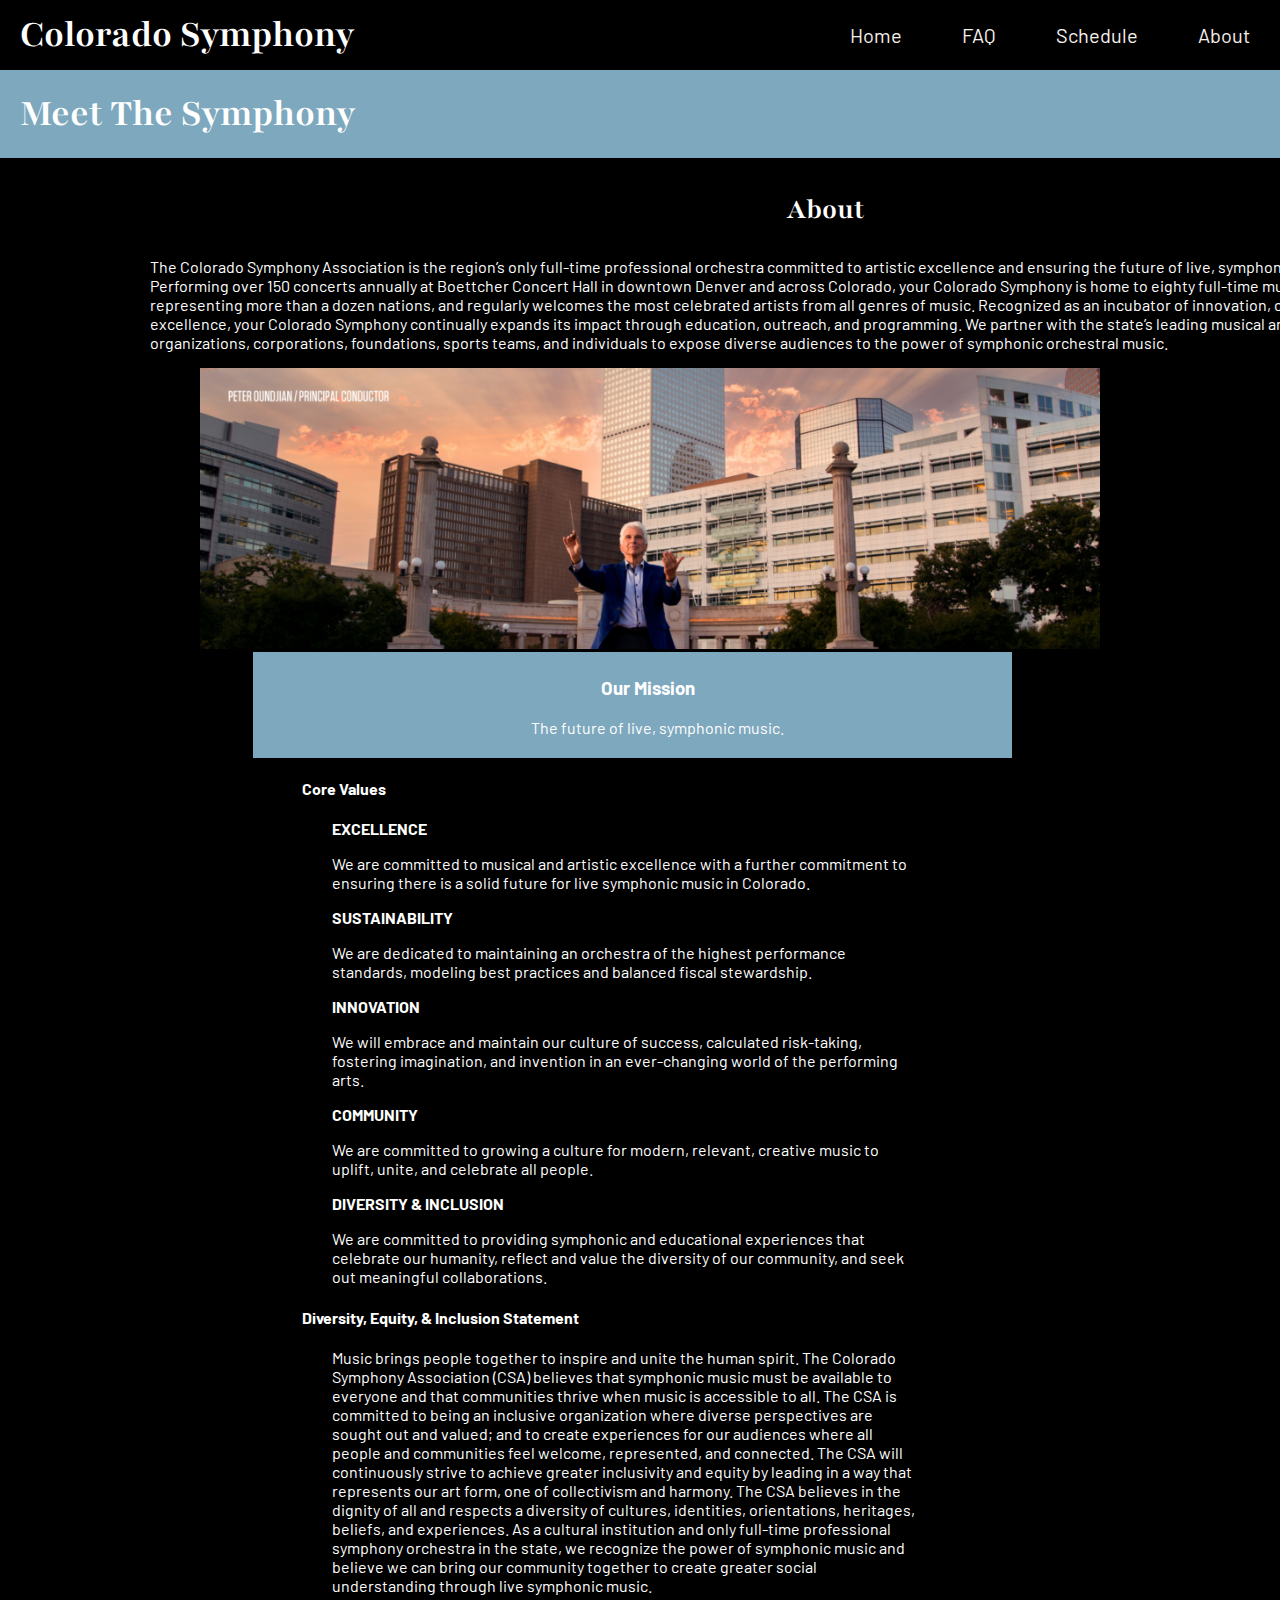
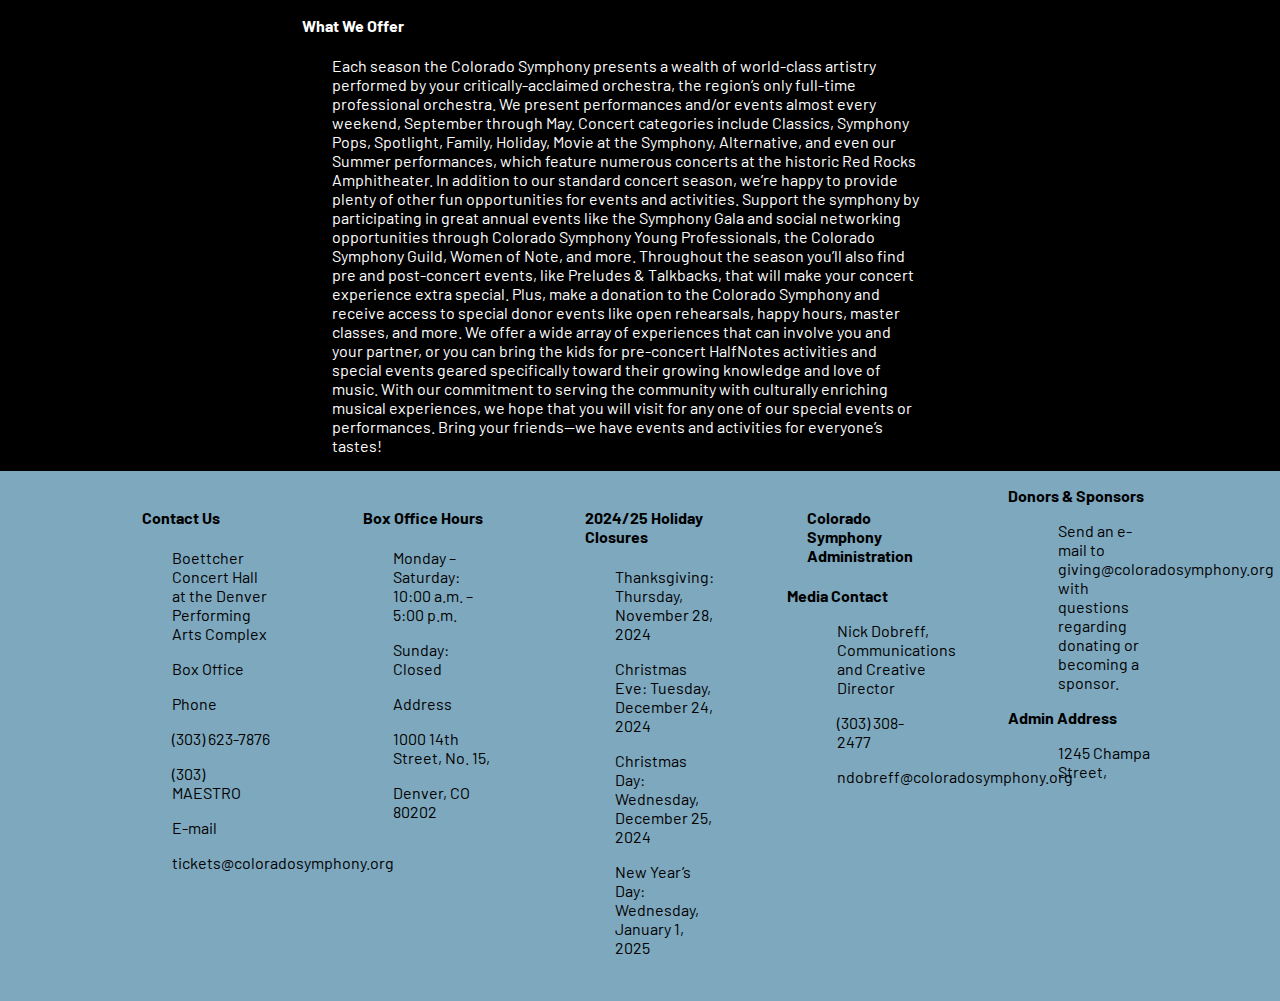
==== commit 36a08d3b: "Merge branch 'main' of https://github.com/SawyerReinig/CSS-Project-Part-1" ====
--- a/about.html
+++ b/about.html
@@ -125,17 +125,17 @@
     
         <div>
             <h4>Colorado Symphony Administration</h4>
-            <strong><p>Media Contact</p></strong>
+            <strong>Media Contact</strong>
             <p>Nick Dobreff, Communications and Creative Director</p>
             <p>(303) 308-2477</p>
             <p>ndobreff@coloradosymphony.org</p>
         </div>
             
         <div>
-            <strong><p>Donors & Sponsors</p></strong>
+            <strong>Donors & Sponsors</strong>
             <p>Send an e-mail to giving@coloradosymphony.org with questions regarding donating or becoming a sponsor.</p>
     
-            <strong><p>Admin Address</p></strong>
+            <strong>Admin Address</strong>
             <p>1245 Champa Street,</p>
         </div>
     
